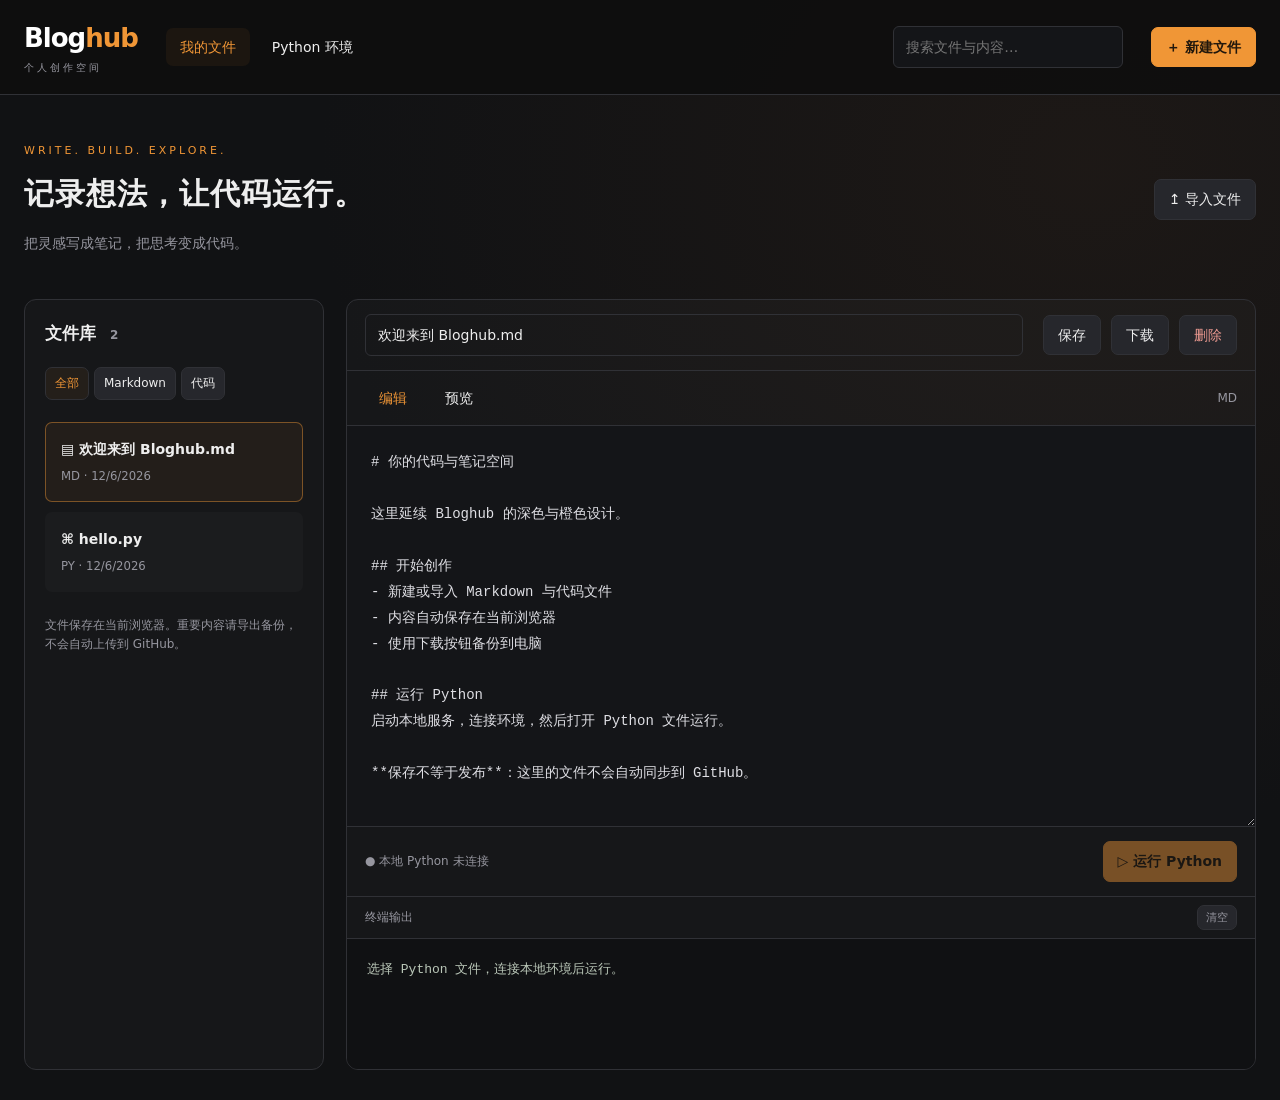
==== index.html @ 794901b0 "Build Bloghub editor and local Python runner" ====
<!doctype html>
<html lang="zh-CN">
<head><meta charset="utf-8"><meta name="viewport" content="width=device-width,initial-scale=1"><title>Bloghub · 代码与笔记</title><link rel="stylesheet" href="style.css"></head>
<body>
<header><a class="brand" href="./">Blog<span>hub</span><small>个人创作空间</small></a><nav><button id="home" class="active">我的文件</button><button id="settings">Python 环境</button></nav><input id="search" type="search" placeholder="搜索文件与内容…" aria-label="搜索文件"><button id="create" class="primary">＋ 新建文件</button></header>
<main><section class="intro"><div><p class="eyebrow">WRITE. BUILD. EXPLORE.</p><h1>记录想法，让代码运行。</h1><p>把灵感写成笔记，把思考变成代码。</p></div><button id="import">↥ 导入文件</button><input id="file" type="file" hidden accept=".md,.txt,.py,.js,.json,.html,.css,.ts,.sh,.yaml,.yml"></section>
<div class="layout"><aside><h2>文件库 <span id="count"></span></h2><div class="filters"><button data-filter="all" class="active">全部</button><button data-filter="md">Markdown</button><button data-filter="code">代码</button></div><div id="files"></div><p class="hint">文件保存在当前浏览器。重要内容请导出备份，不会自动上传到 GitHub。</p></aside>
<section class="workspace"><div class="toolbar"><input id="name" aria-label="文件名" placeholder="例如：笔记.md"><span id="saved" role="status"></span><button id="save">保存</button><button id="download">下载</button><button id="delete" class="danger">删除</button></div><div class="tabs"><button id="editTab" class="active">编辑</button><button id="previewTab">预览</button><span id="language"></span></div><textarea id="editor" spellcheck="false" aria-label="文件内容"></textarea><article id="preview" hidden></article><div class="runbar"><span id="connection">● 本地 Python 未连接</span><button id="run" class="primary">▷ 运行 Python</button></div><div class="console-head"><span>终端输出</span><button id="clear">清空</button></div><pre id="output" aria-live="polite">选择 Python 文件，连接本地环境后运行。</pre></section></div></main>
<dialog id="config"><form method="dialog"><div class="dialog-head"><h2>本地 Python 环境</h2><button aria-label="关闭">×</button></div></form><p>先运行项目中的 <code>python runner.py</code>，再填入终端显示的连接密钥。无需注册或登录。</p><label>连接密钥<input id="token" type="password" autocomplete="off" placeholder="仅在本次页面会话使用"></label><button id="connect" class="primary">连接本地服务</button><label>可用环境<select id="environment"></select></label><label>添加解释器的完整路径<input id="pythonPath" placeholder="D:\项目\.venv\Scripts\python.exe"></label><button id="addEnvironment">添加环境</button><p id="configStatus" role="status"></p><p class="hint">代码会以你的本机权限运行，请只执行可信代码。网页无法直接读取电脑环境，需要本地服务；如果浏览器阻止连接，请使用服务提供的本地网址。</p></dialog>
<div id="notice" role="status"></div><script src="app.js"></script></body></html>
---- style.css ----
:root{color-scheme:dark;--bg:#111214;--panel:#1b1c20;--border:#303136;--muted:#96969f;--orange:#f09636}*{box-sizing:border-box}body{margin:0;background:radial-gradient(ellipse at 85% 15%,#35251a55,transparent 50%),var(--bg);color:#eee;font:14px/1.6 system-ui,"Microsoft YaHei",sans-serif}button,input,select,textarea{font:inherit}button{cursor:pointer;color:inherit;background:#26272c;border:1px solid var(--border);border-radius:7px;padding:8px 14px}button:hover{background:#36373d}button:disabled{opacity:.45;cursor:not-allowed}button.primary{background:var(--orange);border-color:var(--orange);color:#21170c;font-weight:650}button.active{color:var(--orange);background:#f0963610}input,select{color:inherit;background:#141518;border:1px solid var(--border);border-radius:6px;padding:9px 12px;min-width:0}button:focus-visible,input:focus-visible,textarea:focus-visible,select:focus-visible{outline:2px solid var(--orange);outline-offset:2px}header{display:flex;align-items:center;gap:28px;padding:18px max(24px,calc((100vw - 1400px)/2));background:#0e0e0eef;border-bottom:1px solid var(--border)}.brand{font-size:26px;font-weight:800;text-decoration:none;color:white;letter-spacing:-1px}.brand span{color:var(--orange)}.brand small{display:block;font-size:10px;color:var(--muted);letter-spacing:3px;font-weight:400}nav{display:flex;gap:8px}nav button{border:0;background:none}#search{margin-left:auto;width:230px}main{max-width:1450px;margin:auto;padding:30px 24px}.intro{display:flex;align-items:center;justify-content:space-between;margin:6px 0 30px}.eyebrow{color:var(--orange);font-size:11px;letter-spacing:3px}h1{font-size:30px;letter-spacing:1px;margin:9px 0}.intro p:not(.eyebrow){color:var(--muted)}.layout{display:grid;grid-template-columns:300px minmax(0,1fr);gap:22px}aside,.workspace{background:#ffffff05;border:1px solid var(--border);border-radius:12px;overflow:hidden}aside{padding:20px}h2{font-size:17px;margin:0 0 20px}#count{color:var(--muted);font-size:12px;margin-left:8px}.filters{display:flex;gap:5px;margin-bottom:22px}.filters button{padding:6px 9px;font-size:12px}.file-card{display:block;width:100%;text-align:left;margin:10px 0;padding:15px;background:#ffffff05;border:1px solid transparent}.file-card.selected{border-color:#f0963670;background:#f0963610}.file-card strong{display:block;overflow:hidden;text-overflow:ellipsis;white-space:nowrap}.file-card small{color:var(--muted);display:block;margin-top:7px}.hint{font-size:12px;color:var(--muted);margin-top:24px}.toolbar,.tabs,.runbar,.console-head{display:flex;align-items:center;gap:10px;padding:14px 18px;border-bottom:1px solid var(--border)}#name{flex:1;width:130px;background:transparent}#saved{font-size:11px;color:var(--muted)}.danger{color:#ed9a91}.tabs{padding:8px 18px}.tabs button{border:0;background:none}.tabs span{margin-left:auto;color:var(--muted);font-size:12px}#editor{display:block;width:100%;min-height:400px;padding:24px;border:0;resize:vertical;background:#141518;color:#dfdfe4;font:14px/1.85 Consolas,monospace;tab-size:4}#editor[hidden]{display:none}#preview{min-height:400px;padding:24px;overflow-wrap:anywhere}#preview pre{background:#101114;padding:16px;overflow:auto}#preview code{color:#ffbd7b}#preview h1{font-size:26px}#preview a{color:#ffbd7b}.runbar{justify-content:space-between;border-top:1px solid var(--border)}#connection{font-size:12px;color:var(--muted)}.console-head{padding:8px 18px;color:var(--muted);font-size:12px;justify-content:space-between}.console-head button{font-size:11px;padding:3px 8px}#output{margin:0;padding:20px;min-height:130px;max-height:350px;overflow:auto;white-space:pre-wrap;color:#bac7b8;background:#101113;font:13px/1.7 Consolas,monospace}dialog{background:#1b1c20;color:#eee;border:1px solid #444;border-radius:14px;width:min(560px,95vw);padding:26px}dialog::backdrop{background:#000a}.dialog-head{display:flex;justify-content:space-between;align-items:center}.dialog-head h2{margin:0}dialog label{display:block;margin:18px 0 10px;color:#bbb}dialog input,dialog select{display:block;width:100%;margin-top:7px}#notice{position:fixed;bottom:24px;left:50%;transform:translateX(-50%);padding:10px 20px;background:#373029;border-radius:8px;display:none}#configStatus{color:#ffbd7b}@media(max-width:900px){header{flex-wrap:wrap;gap:12px}#search{width:160px}.layout{grid-template-columns:1fr}#files{max-height:230px;overflow:auto}.toolbar{flex-wrap:wrap}#saved{display:none}h1{font-size:24px}nav{margin-left:auto}}@media(max-width:500px){main{padding:16px}header{padding:14px}#search{flex:1}.intro{gap:12px}.intro button{white-space:nowrap}.toolbar button{padding:6px 9px}}
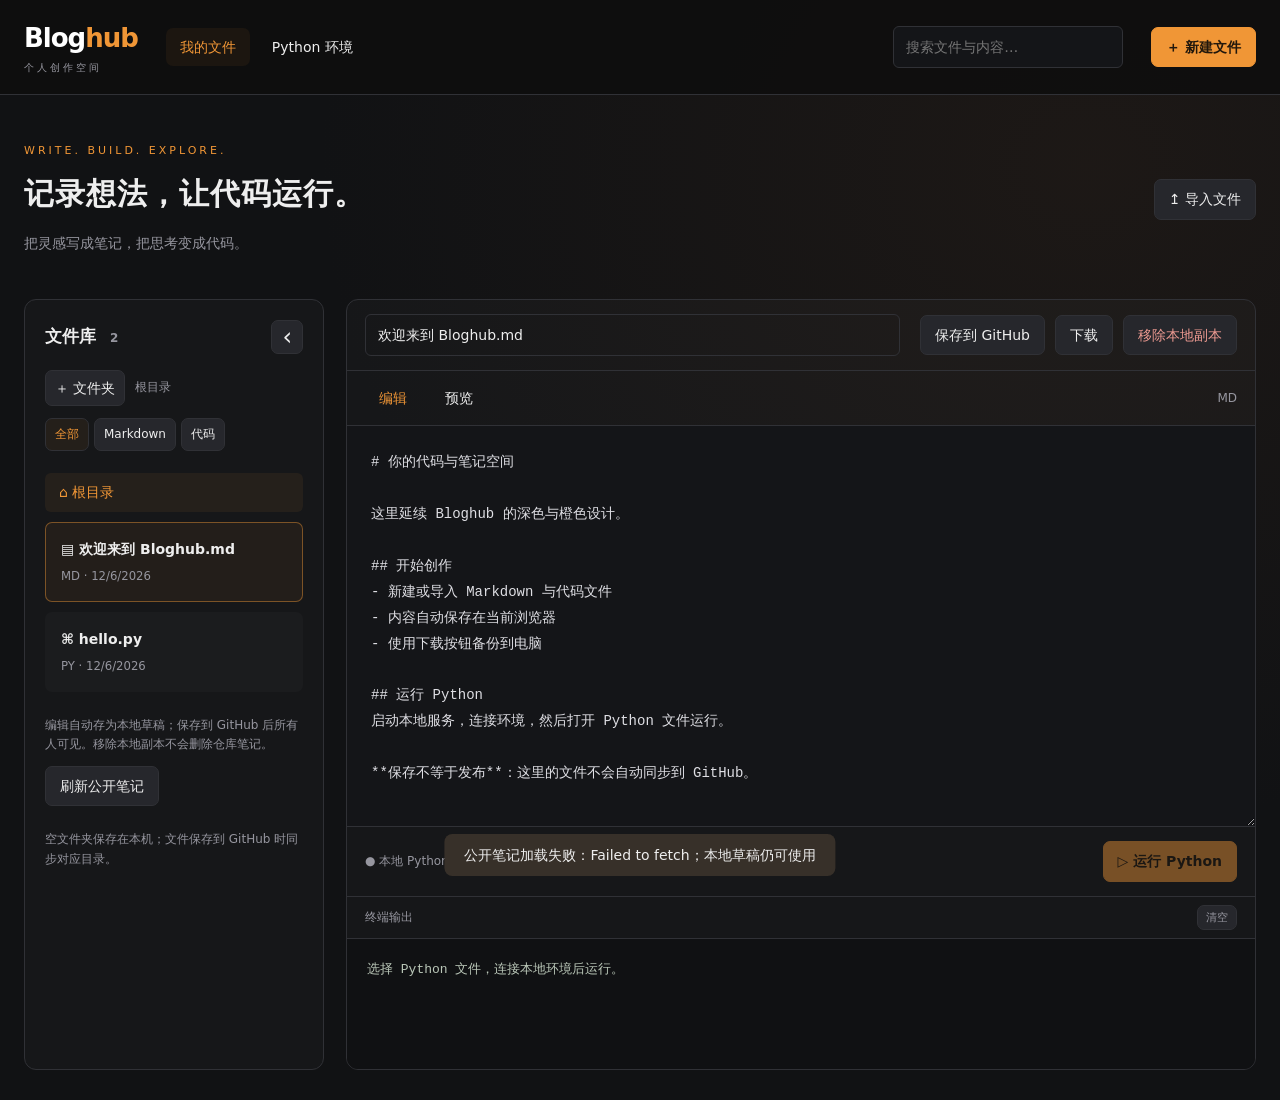
==== commit b9f7c843: "Add collapsible library and nested note folders" ====
--- a/index.html
+++ b/index.html
@@ -7,4 +7,4 @@
 <div class="layout"><aside><h2>文件库 <span id="count"></span></h2><div class="filters"><button data-filter="all" class="active">全部</button><button data-filter="md">Markdown</button><button data-filter="code">代码</button></div><div id="files"></div><p class="hint">文件保存在当前浏览器。重要内容请导出备份，不会自动上传到 GitHub。</p></aside>
 <section class="workspace"><div class="toolbar"><input id="name" aria-label="文件名" placeholder="例如：笔记.md"><span id="saved" role="status"></span><button id="save">保存</button><button id="download">下载</button><button id="delete" class="danger">删除</button></div><div class="tabs"><button id="editTab" class="active">编辑</button><button id="previewTab">预览</button><span id="language"></span></div><textarea id="editor" spellcheck="false" aria-label="文件内容"></textarea><article id="preview" hidden></article><div class="runbar"><span id="connection">● 本地 Python 未连接</span><button id="run" class="primary">▷ 运行 Python</button></div><div class="console-head"><span>终端输出</span><button id="clear">清空</button></div><pre id="output" aria-live="polite">选择 Python 文件，连接本地环境后运行。</pre></section></div></main>
 <dialog id="config"><form method="dialog"><div class="dialog-head"><h2>本地 Python 环境</h2><button aria-label="关闭">×</button></div></form><p>先运行项目中的 <code>python runner.py</code>，再填入终端显示的连接密钥。无需注册或登录。</p><label>连接密钥<input id="token" type="password" autocomplete="off" placeholder="仅在本次页面会话使用"></label><button id="connect" class="primary">连接本地服务</button><label>可用环境<select id="environment"></select></label><label>添加解释器的完整路径<input id="pythonPath" placeholder="D:\项目\.venv\Scripts\python.exe"></label><button id="addEnvironment">添加环境</button><p id="configStatus" role="status"></p><p class="hint">代码会以你的本机权限运行，请只执行可信代码。网页无法直接读取电脑环境，需要本地服务；如果浏览器阻止连接，请使用服务提供的本地网址。</p></dialog>
-<div id="notice" role="status"></div><script src="app.js"></script></body></html>
+<div id="notice" role="status"></div><link rel="stylesheet" href="library.css"><script src="app.js"></script><script src="library.js"></script></body></html>
--- a/library.css
+++ b/library.css
@@ -0,0 +1 @@
+.layout{grid-template-columns:300px minmax(0,1fr);transition:grid-template-columns .22s ease}.layout aside{min-width:0}.library-heading{display:flex;align-items:center;justify-content:space-between;gap:8px;margin-bottom:16px}.library-heading h2{margin:0}.library-heading button{font-size:24px;line-height:1;padding:4px 10px}.layout.library-collapsed{grid-template-columns:48px minmax(0,1fr);gap:12px}.library-collapsed aside{padding:12px 5px}.library-collapsed .library-heading{justify-content:center}.library-collapsed h2{display:none}.folder-tools{display:flex;gap:10px;align-items:center;margin:12px 0}.folder-tools button{white-space:nowrap;padding:6px 9px}#folderLocation{color:var(--muted);font-size:12px;overflow:hidden;text-overflow:ellipsis;white-space:nowrap}.folder-row{display:flex;align-items:center;width:100%;background:transparent;border:0;text-align:left;border-radius:6px}.folder-row.active{background:#f0963612;color:var(--orange)}.folder-row button{border:0;background:transparent;text-align:left;padding:7px 4px}.folder-row button:last-child{flex:1;min-width:0;overflow:hidden;text-overflow:ellipsis;white-space:nowrap}.folder-children{padding-left:13px;margin-left:8px;border-left:1px solid var(--border)}.empty-folder{display:block;color:var(--muted);padding:10px}.folder-children .file-card{padding:10px;margin:5px 0}#newItem input{width:100%}#newItem [role=status]{color:#ffbd7b}.toolbar{flex-wrap:wrap}@media(max-width:900px){.layout{grid-template-columns:240px minmax(0,1fr);gap:12px}aside{padding:12px}#files{max-height:65vh}}@media(max-width:600px){.layout{grid-template-columns:minmax(0,1fr)}.layout.library-collapsed{grid-template-columns:40px minmax(0,1fr);gap:6px}.library-collapsed aside{padding:10px 2px}.workspace{min-width:0}#files{max-height:280px}}@media(prefers-reduced-motion:reduce){.layout{transition:none}}
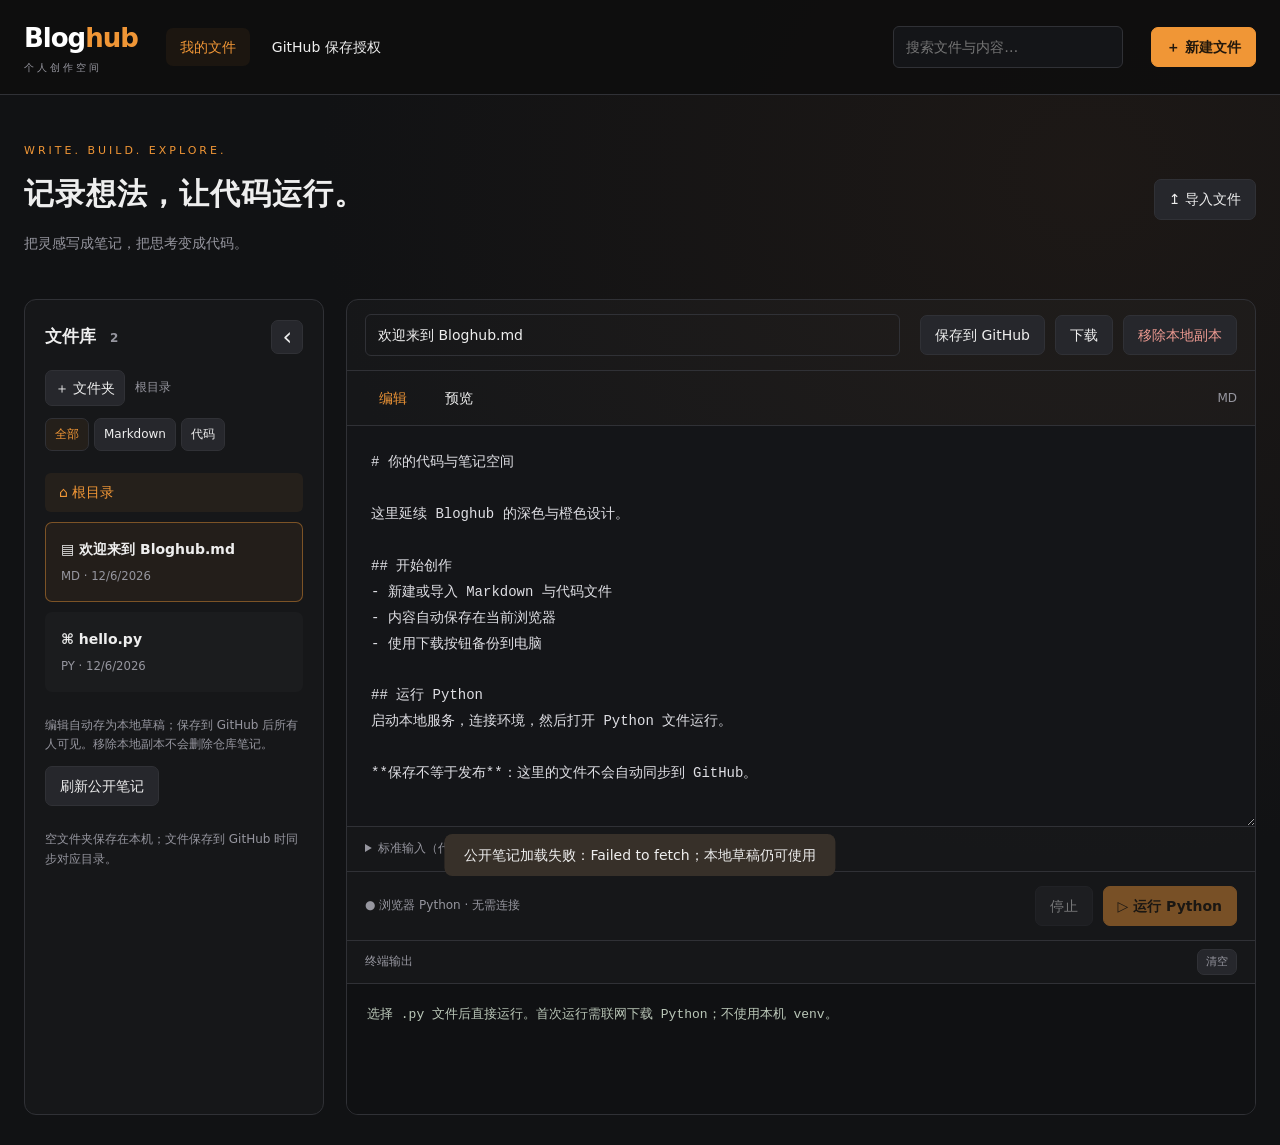
==== commit 012263ac: "Run Python in browser with Pyodide worker" ====
--- a/index.html
+++ b/index.html
@@ -6,5 +6,5 @@
 <main><section class="intro"><div><p class="eyebrow">WRITE. BUILD. EXPLORE.</p><h1>记录想法，让代码运行。</h1><p>把灵感写成笔记，把思考变成代码。</p></div><button id="import">↥ 导入文件</button><input id="file" type="file" hidden accept=".md,.txt,.py,.js,.json,.html,.css,.ts,.sh,.yaml,.yml"></section>
 <div class="layout"><aside><h2>文件库 <span id="count"></span></h2><div class="filters"><button data-filter="all" class="active">全部</button><button data-filter="md">Markdown</button><button data-filter="code">代码</button></div><div id="files"></div><p class="hint">文件保存在当前浏览器。重要内容请导出备份，不会自动上传到 GitHub。</p></aside>
 <section class="workspace"><div class="toolbar"><input id="name" aria-label="文件名" placeholder="例如：笔记.md"><span id="saved" role="status"></span><button id="save">保存</button><button id="download">下载</button><button id="delete" class="danger">删除</button></div><div class="tabs"><button id="editTab" class="active">编辑</button><button id="previewTab">预览</button><span id="language"></span></div><textarea id="editor" spellcheck="false" aria-label="文件内容"></textarea><article id="preview" hidden></article><div class="runbar"><span id="connection">● 本地 Python 未连接</span><button id="run" class="primary">▷ 运行 Python</button></div><div class="console-head"><span>终端输出</span><button id="clear">清空</button></div><pre id="output" aria-live="polite">选择 Python 文件，连接本地环境后运行。</pre></section></div></main>
-<dialog id="config"><form method="dialog"><div class="dialog-head"><h2>本地 Python 环境</h2><button aria-label="关闭">×</button></div></form><p>先运行项目中的 <code>python runner.py</code>，再填入终端显示的连接密钥。无需注册或登录。</p><label>连接密钥<input id="token" type="password" autocomplete="off" placeholder="仅在本次页面会话使用"></label><button id="connect" class="primary">连接本地服务</button><label>可用环境<select id="environment"></select></label><label>添加解释器的完整路径<input id="pythonPath" placeholder="D:\项目\.venv\Scripts\python.exe"></label><button id="addEnvironment">添加环境</button><p id="configStatus" role="status"></p><p class="hint">代码会以你的本机权限运行，请只执行可信代码。网页无法直接读取电脑环境，需要本地服务；如果浏览器阻止连接，请使用服务提供的本地网址。</p></dialog>
-<div id="notice" role="status"></div><link rel="stylesheet" href="library.css"><script src="app.js"></script><script src="library.js"></script></body></html>
+<dialog id="config"><form method="dialog"><div class="dialog-head"><h2>GitHub 保存授权</h2><button aria-label="关闭">×</button></div></form><p>Python 已在浏览器内运行，无需连接。本窗口仅用于将笔记保存到 GitHub。</p><p>运行 <code>python runner.py</code> 后填入终端密钥。服务使用你本机的 GitHub 凭据提交笔记，GitHub 检查该账号是否具有仓库写入权限。</p><label>保存服务连接密钥<input id="token" type="password" autocomplete="off" placeholder="仅在本次页面会话使用"></label><button id="connect" class="primary">连接保存服务</button><p id="configStatus" role="status"></p><p class="hint">公开仓库允许所有人阅读，但并非所有人都能写入。连接密钥保护本机服务；GitHub 凭据证明账号身份与写入权限。</p></dialog>
+<div id="notice" role="status"></div><link rel="stylesheet" href="library.css"><link rel="stylesheet" href="python.css"><script src="app.js"></script><script src="library.js"></script><script src="browser-python.js"></script></body></html>
--- a/python.css
+++ b/python.css
@@ -0,0 +1 @@
+.python-input{padding:12px 18px;border-top:1px solid var(--border);color:var(--muted);font-size:12px}.python-input summary{cursor:pointer}.python-input textarea{width:100%;margin-top:10px;background:#141518;color:#eee;border:1px solid var(--border);border-radius:6px;padding:10px;resize:vertical}.runbar{flex-wrap:wrap}.runbar #connection{flex:1;min-width:130px}
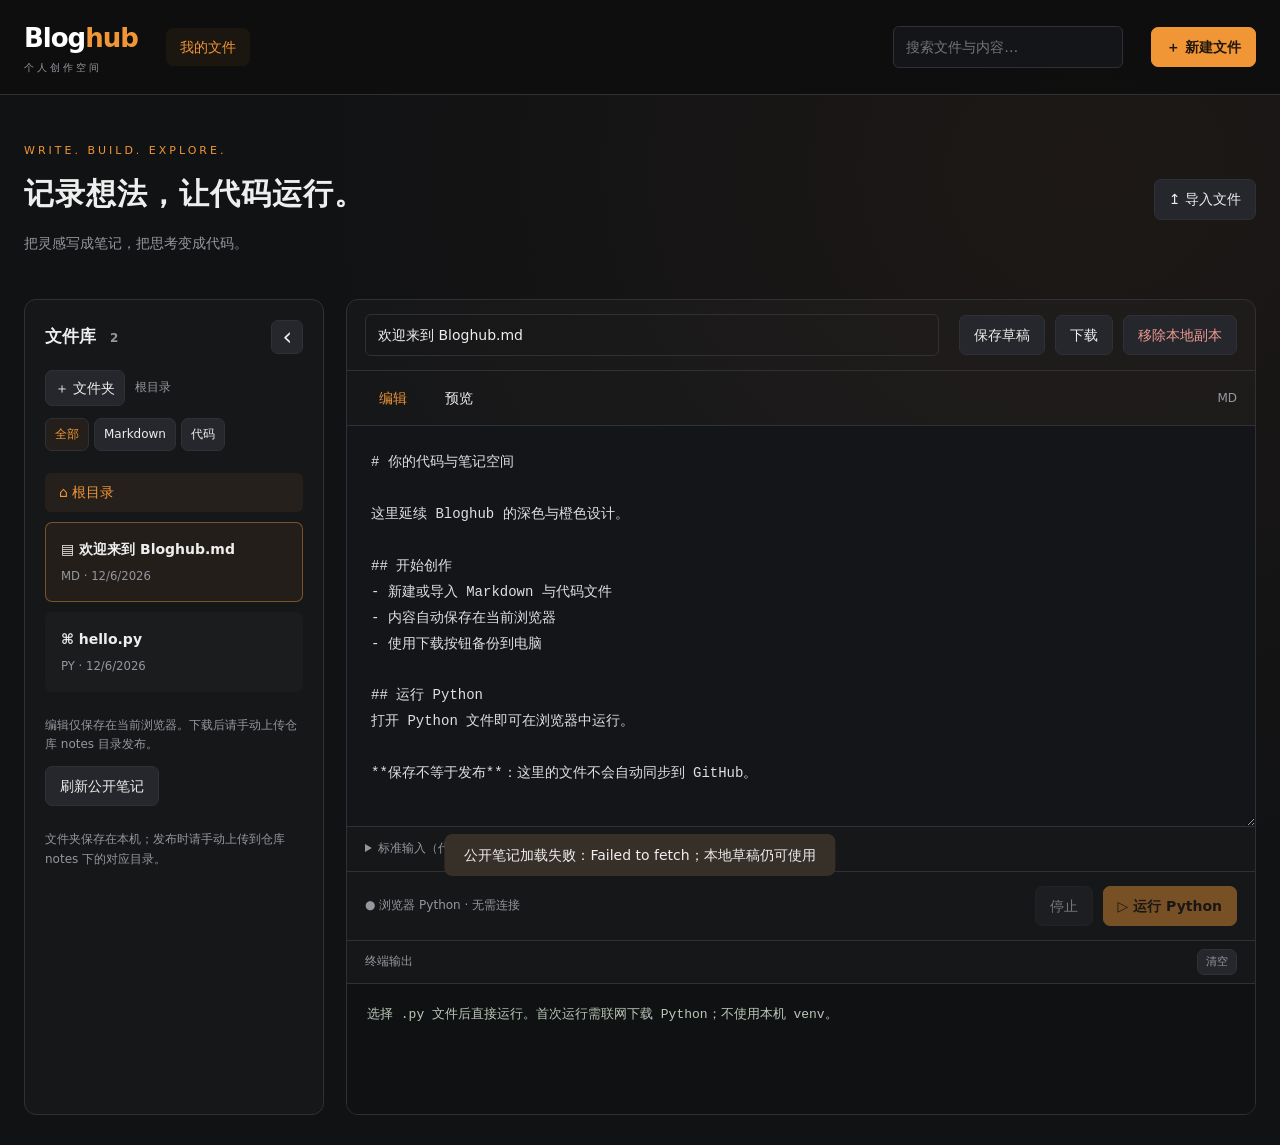
==== commit 48436acd: "Remove browser GitHub writes and local execution APIs" ====
--- a/index.html
+++ b/index.html
@@ -2,9 +2,9 @@
 <html lang="zh-CN">
 <head><meta charset="utf-8"><meta name="viewport" content="width=device-width,initial-scale=1"><title>Bloghub · 代码与笔记</title><link rel="stylesheet" href="style.css"></head>
 <body>
-<header><a class="brand" href="./">Blog<span>hub</span><small>个人创作空间</small></a><nav><button id="home" class="active">我的文件</button><button id="settings">Python 环境</button></nav><input id="search" type="search" placeholder="搜索文件与内容…" aria-label="搜索文件"><button id="create" class="primary">＋ 新建文件</button></header>
+<header><a class="brand" href="./">Blog<span>hub</span><small>个人创作空间</small></a><nav><button id="home" class="active">我的文件</button></nav><input id="search" type="search" placeholder="搜索文件与内容…" aria-label="搜索文件"><button id="create" class="primary">＋ 新建文件</button></header>
 <main><section class="intro"><div><p class="eyebrow">WRITE. BUILD. EXPLORE.</p><h1>记录想法，让代码运行。</h1><p>把灵感写成笔记，把思考变成代码。</p></div><button id="import">↥ 导入文件</button><input id="file" type="file" hidden accept=".md,.txt,.py,.js,.json,.html,.css,.ts,.sh,.yaml,.yml"></section>
 <div class="layout"><aside><h2>文件库 <span id="count"></span></h2><div class="filters"><button data-filter="all" class="active">全部</button><button data-filter="md">Markdown</button><button data-filter="code">代码</button></div><div id="files"></div><p class="hint">文件保存在当前浏览器。重要内容请导出备份，不会自动上传到 GitHub。</p></aside>
-<section class="workspace"><div class="toolbar"><input id="name" aria-label="文件名" placeholder="例如：笔记.md"><span id="saved" role="status"></span><button id="save">保存</button><button id="download">下载</button><button id="delete" class="danger">删除</button></div><div class="tabs"><button id="editTab" class="active">编辑</button><button id="previewTab">预览</button><span id="language"></span></div><textarea id="editor" spellcheck="false" aria-label="文件内容"></textarea><article id="preview" hidden></article><div class="runbar"><span id="connection">● 本地 Python 未连接</span><button id="run" class="primary">▷ 运行 Python</button></div><div class="console-head"><span>终端输出</span><button id="clear">清空</button></div><pre id="output" aria-live="polite">选择 Python 文件，连接本地环境后运行。</pre></section></div></main>
-<dialog id="config"><form method="dialog"><div class="dialog-head"><h2>GitHub 保存授权</h2><button aria-label="关闭">×</button></div></form><p>Python 已在浏览器内运行，无需连接。本窗口仅用于将笔记保存到 GitHub。</p><p>运行 <code>python runner.py</code> 后填入终端密钥。服务使用你本机的 GitHub 凭据提交笔记，GitHub 检查该账号是否具有仓库写入权限。</p><label>保存服务连接密钥<input id="token" type="password" autocomplete="off" placeholder="仅在本次页面会话使用"></label><button id="connect" class="primary">连接保存服务</button><p id="configStatus" role="status"></p><p class="hint">公开仓库允许所有人阅读，但并非所有人都能写入。连接密钥保护本机服务；GitHub 凭据证明账号身份与写入权限。</p></dialog>
+<section class="workspace"><div class="toolbar"><input id="name" aria-label="文件名" placeholder="例如：笔记.md"><span id="saved" role="status"></span><button id="save">保存</button><button id="download">下载</button><button id="delete" class="danger">删除</button></div><div class="tabs"><button id="editTab" class="active">编辑</button><button id="previewTab">预览</button><span id="language"></span></div><textarea id="editor" spellcheck="false" aria-label="文件内容"></textarea><article id="preview" hidden></article><div class="runbar"><span id="connection">● 浏览器 Python · 无需连接</span><button id="run" class="primary">▷ 运行 Python</button></div><div class="console-head"><span>终端输出</span><button id="clear">清空</button></div><pre id="output" aria-live="polite">选择 Python 文件，直接在浏览器中运行。</pre></section></div></main>
+
 <div id="notice" role="status"></div><link rel="stylesheet" href="library.css"><link rel="stylesheet" href="python.css"><script src="app.js"></script><script src="library.js"></script><script src="browser-python.js"></script></body></html>
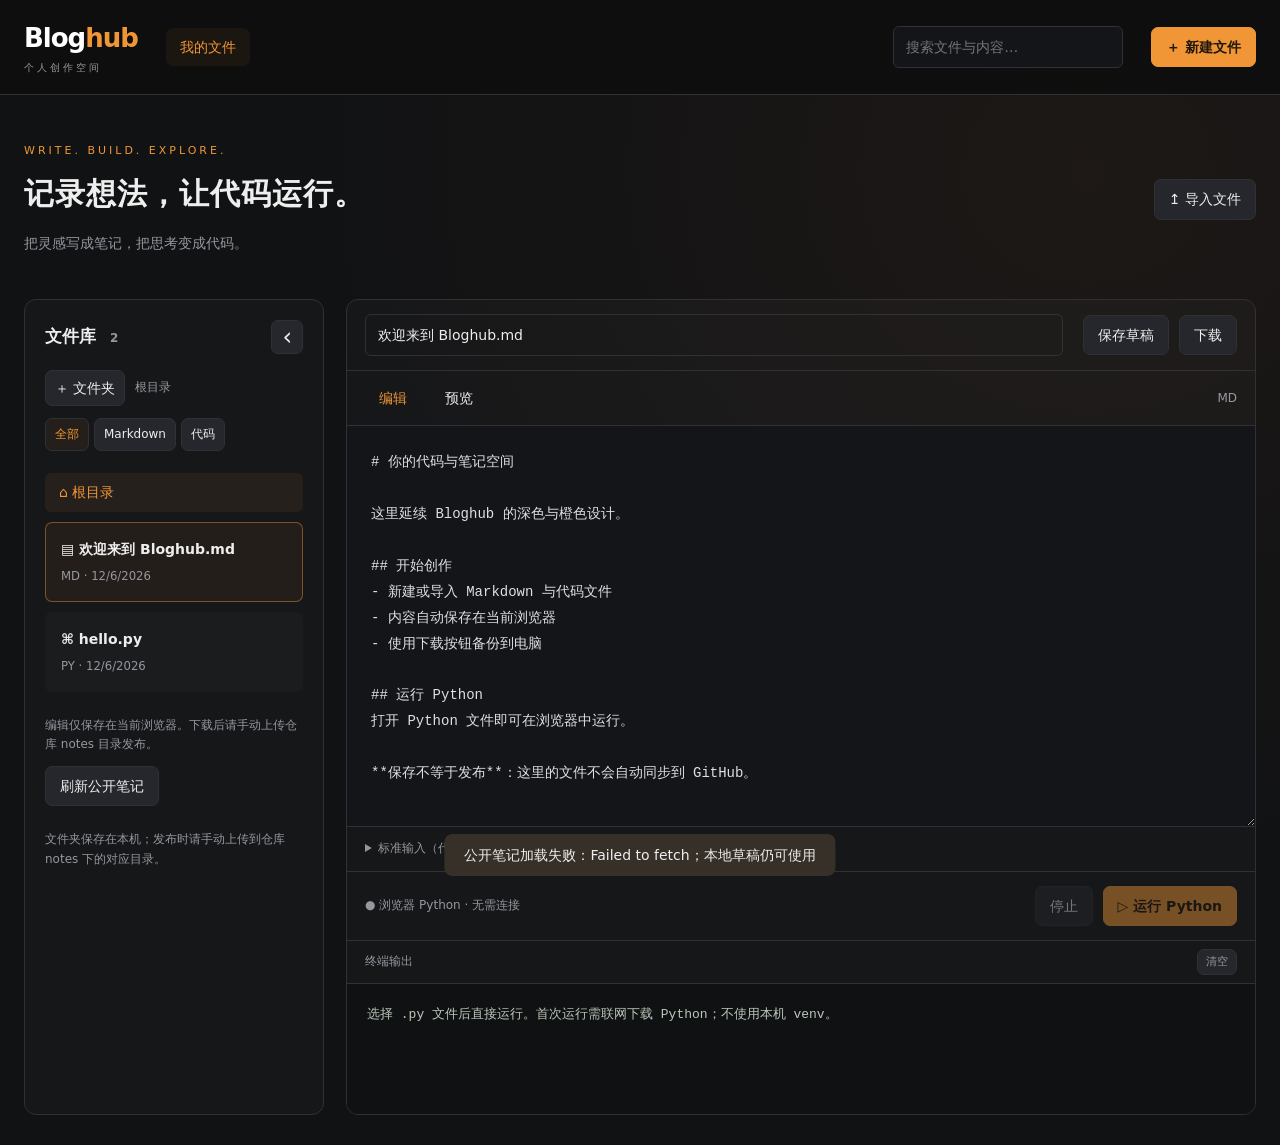
==== commit 79999624: "Remove local copy deletion control" ====
--- a/index.html
+++ b/index.html
@@ -5,6 +5,6 @@
 <header><a class="brand" href="./">Blog<span>hub</span><small>个人创作空间</small></a><nav><button id="home" class="active">我的文件</button></nav><input id="search" type="search" placeholder="搜索文件与内容…" aria-label="搜索文件"><button id="create" class="primary">＋ 新建文件</button></header>
 <main><section class="intro"><div><p class="eyebrow">WRITE. BUILD. EXPLORE.</p><h1>记录想法，让代码运行。</h1><p>把灵感写成笔记，把思考变成代码。</p></div><button id="import">↥ 导入文件</button><input id="file" type="file" hidden accept=".md,.txt,.py,.js,.json,.html,.css,.ts,.sh,.yaml,.yml"></section>
 <div class="layout"><aside><h2>文件库 <span id="count"></span></h2><div class="filters"><button data-filter="all" class="active">全部</button><button data-filter="md">Markdown</button><button data-filter="code">代码</button></div><div id="files"></div><p class="hint">文件保存在当前浏览器。重要内容请导出备份，不会自动上传到 GitHub。</p></aside>
-<section class="workspace"><div class="toolbar"><input id="name" aria-label="文件名" placeholder="例如：笔记.md"><span id="saved" role="status"></span><button id="save">保存</button><button id="download">下载</button><button id="delete" class="danger">删除</button></div><div class="tabs"><button id="editTab" class="active">编辑</button><button id="previewTab">预览</button><span id="language"></span></div><textarea id="editor" spellcheck="false" aria-label="文件内容"></textarea><article id="preview" hidden></article><div class="runbar"><span id="connection">● 浏览器 Python · 无需连接</span><button id="run" class="primary">▷ 运行 Python</button></div><div class="console-head"><span>终端输出</span><button id="clear">清空</button></div><pre id="output" aria-live="polite">选择 Python 文件，直接在浏览器中运行。</pre></section></div></main>
+<section class="workspace"><div class="toolbar"><input id="name" aria-label="文件名" placeholder="例如：笔记.md"><span id="saved" role="status"></span><button id="save">保存</button><button id="download">下载</button></div><div class="tabs"><button id="editTab" class="active">编辑</button><button id="previewTab">预览</button><span id="language"></span></div><textarea id="editor" spellcheck="false" aria-label="文件内容"></textarea><article id="preview" hidden></article><div class="runbar"><span id="connection">● 浏览器 Python · 无需连接</span><button id="run" class="primary">▷ 运行 Python</button></div><div class="console-head"><span>终端输出</span><button id="clear">清空</button></div><pre id="output" aria-live="polite">选择 Python 文件，直接在浏览器中运行。</pre></section></div></main>
 
 <div id="notice" role="status"></div><link rel="stylesheet" href="library.css"><link rel="stylesheet" href="python.css"><script src="app.js"></script><script src="library.js"></script><script src="browser-python.js"></script></body></html>
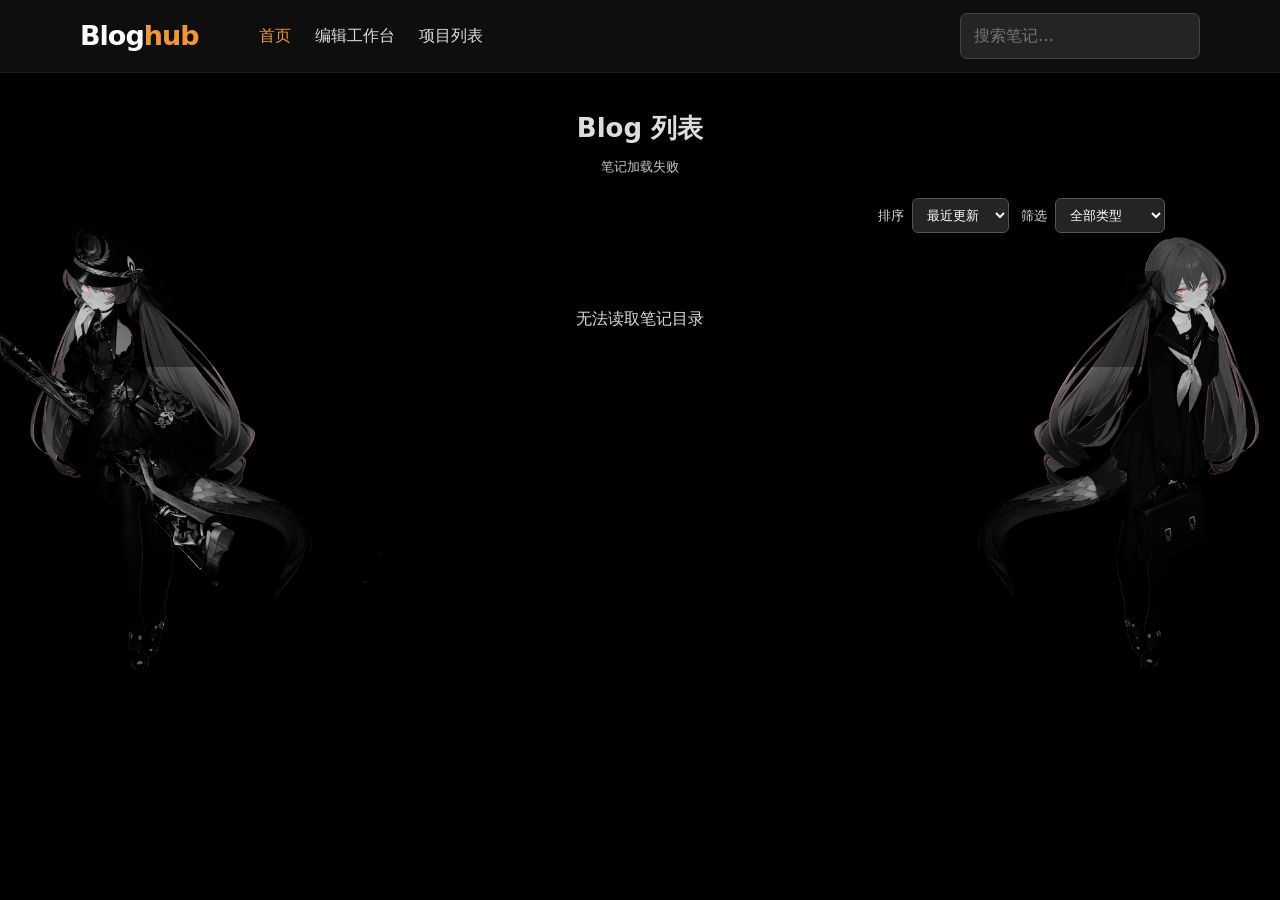
==== commit a264a314: "Add dated notes and browser line drawer project" ====
--- a/index.html
+++ b/index.html
@@ -1,10 +1,32 @@
 <!doctype html>
 <html lang="zh-CN">
-<head><meta charset="utf-8"><meta name="viewport" content="width=device-width,initial-scale=1"><title>Bloghub · 代码与笔记</title><link rel="stylesheet" href="style.css"></head>
-<body>
-<header><a class="brand" href="./">Blog<span>hub</span><small>个人创作空间</small></a><nav><button id="home" class="active">我的文件</button></nav><input id="search" type="search" placeholder="搜索文件与内容…" aria-label="搜索文件"><button id="create" class="primary">＋ 新建文件</button></header>
-<main><section class="intro"><div><p class="eyebrow">WRITE. BUILD. EXPLORE.</p><h1>记录想法，让代码运行。</h1><p>把灵感写成笔记，把思考变成代码。</p></div><button id="import">↥ 导入文件</button><input id="file" type="file" hidden accept=".md,.txt,.py,.js,.json,.html,.css,.ts,.sh,.yaml,.yml"></section>
-<div class="layout"><aside><h2>文件库 <span id="count"></span></h2><div class="filters"><button data-filter="all" class="active">全部</button><button data-filter="md">Markdown</button><button data-filter="code">代码</button></div><div id="files"></div><p class="hint">文件保存在当前浏览器。重要内容请导出备份，不会自动上传到 GitHub。</p></aside>
-<section class="workspace"><div class="toolbar"><input id="name" aria-label="文件名" placeholder="例如：笔记.md"><span id="saved" role="status"></span><button id="save">保存</button><button id="download">下载</button></div><div class="tabs"><button id="editTab" class="active">编辑</button><button id="previewTab">预览</button><span id="language"></span></div><textarea id="editor" spellcheck="false" aria-label="文件内容"></textarea><article id="preview" hidden></article><div class="runbar"><span id="connection">● 浏览器 Python · 无需连接</span><button id="run" class="primary">▷ 运行 Python</button></div><div class="console-head"><span>终端输出</span><button id="clear">清空</button></div><pre id="output" aria-live="polite">选择 Python 文件，直接在浏览器中运行。</pre></section></div></main>
-
-<div id="notice" role="status"></div><link rel="stylesheet" href="library.css"><link rel="stylesheet" href="python.css"><script src="app.js"></script><script src="library.js"></script><script src="browser-python.js"></script></body></html>
+<head>
+  <meta charset="utf-8">
+  <meta name="viewport" content="width=device-width, initial-scale=1">
+  <title>Bloghub · 笔记</title>
+  <link rel="stylesheet" href="site.css">
+  <script defer src="site.js"></script>
+</head>
+<body data-page="home">
+  <header class="site-header">
+    <div class="header-inner">
+      <a class="brand" href="./">Blog<span>hub</span></a>
+      <nav aria-label="主导航">
+        <a class="current" href="./">首页</a>
+        <a href="workspace.html">编辑工作台</a>
+        <a href="projects.html">项目列表</a>
+      </nav>
+      <label class="search-wrap"><span class="sr-only">搜索笔记</span><input id="search" type="search" placeholder="搜索笔记…" autocomplete="off"></label>
+    </div>
+  </header>
+  <main class="home-main">
+    <h1>Blog 列表</h1>
+    <p class="list-summary" id="summary">正在加载笔记…</p>
+    <div class="list-controls">
+      <label>排序 <select id="sort"><option value="newest">最近更新</option><option value="oldest">最早更新</option><option value="name">名称 A–Z</option></select></label>
+      <label>筛选 <select id="typeFilter"><option value="all">全部类型</option><option value="md">Markdown</option><option value="ipynb">Notebook</option><option value="code">代码与文本</option></select></label>
+    </div>
+    <div class="note-grid" id="notes" aria-live="polite"></div>
+  </main>
+</body>
+</html>
--- a/site.css
+++ b/site.css
@@ -0,0 +1,112 @@
+:root { color-scheme: dark; --orange: #f09636; --muted: #c6c6ca; }
+* { box-sizing: border-box; }
+html { min-height: 100%; }
+body {
+  min-height: 100vh;
+  margin: 0;
+  color: #f4f4f4;
+  background: #111214 url("bg.png") center center / cover fixed no-repeat;
+  font: 16px/1.65 system-ui, "Microsoft YaHei", sans-serif;
+}
+a { color: inherit; }
+.site-header {
+  background: #0e0e0e;
+  border-bottom: 1px solid #1e1e1e;
+}
+.header-inner {
+  width: min(1120px, calc(100% - 40px));
+  min-height: 72px;
+  margin: auto;
+  display: flex;
+  align-items: center;
+  gap: clamp(20px, 5vw, 60px);
+}
+.brand {
+  flex: none;
+  color: white;
+  font-size: 27px;
+  font-weight: 800;
+  letter-spacing: -1px;
+  text-decoration: none;
+}
+.brand span { color: var(--orange); }
+nav { display: flex; align-items: center; gap: 24px; }
+nav a { color: #ddd; text-decoration: none; white-space: nowrap; }
+nav a:hover, nav a.current { color: var(--orange); }
+.search-wrap { margin-left: auto; }
+input[type="search"] {
+  width: min(240px, 28vw);
+  padding: 9px 13px;
+  color: white;
+  background: #242426;
+  border: 1px solid #444;
+  border-radius: 7px;
+  font: inherit;
+}
+input[type="search"]:focus-visible, a:focus-visible { outline: 2px solid var(--orange); outline-offset: 3px; }
+.sr-only { position: absolute; width: 1px; height: 1px; overflow: hidden; clip: rect(0, 0, 0, 0); white-space: nowrap; }
+.home-main, .detail-main { width: min(1050px, calc(100% - 40px)); margin: 34px auto 90px; }
+.home-main h1 { margin: 0; color: #ddd; font-size: 26px; font-weight: 600; text-align: center; }
+.list-summary { min-height: 24px; margin: 6px 0 26px; color: var(--muted); font-size: 13px; text-align: center; }
+.list-controls { display: flex; justify-content: flex-end; flex-wrap: wrap; gap: 12px; margin: -8px 0 22px; }
+.list-controls label { display: flex; align-items: center; gap: 8px; color: #ddd; font-size: 13px; }
+.list-controls select { padding: 8px 10px; color: white; background: #242426; border: 1px solid #555; border-radius: 6px; font: inherit; }
+.list-controls select:focus-visible { outline: 2px solid var(--orange); outline-offset: 2px; }
+.note-grid { display: grid; grid-template-columns: repeat(2, minmax(0, 1fr)); gap: 18px; align-items: stretch; }
+.note-card {
+  display: flex;
+  flex-direction: column;
+  min-height: 190px;
+  padding: 23px 26px;
+  color: white;
+  background: rgba(255, 255, 255, .1);
+  border: 1px solid rgba(255, 255, 255, .13);
+  border-radius: 9px;
+  text-decoration: none;
+  backdrop-filter: blur(7px);
+  transition: background .18s, border-color .18s, transform .18s;
+}
+.note-card:hover, .file-card:hover { background: rgba(255, 255, 255, .17); border-color: rgba(240, 150, 54, .65); transform: translateY(-3px); }
+.note-card h2 { overflow: hidden; margin: 0 0 10px; font-size: 20px; line-height: 1.4; text-overflow: ellipsis; white-space: nowrap; }
+.note-excerpt { display: -webkit-box; overflow: hidden; margin: 0 0 18px; color: #ddd; -webkit-box-orient: vertical; -webkit-line-clamp: 2; line-clamp: 2; }
+.note-meta { display: flex; align-items: center; justify-content: space-between; gap: 12px; margin-top: auto; color: #c4c4c8; font-size: 12px; }
+.note-facts { display: flex; flex-direction: column; gap: 3px; min-width: 0; }
+.view-link { color: var(--orange); font-size: 14px; }
+.empty-state { grid-column: 1 / -1; padding: 35px; color: #ddd; text-align: center; background: rgba(0,0,0,.4); border-radius: 9px; }
+.back-link { display: inline-block; margin-bottom: 22px; color: #ddd; text-decoration: none; }
+.back-link:hover { color: var(--orange); }
+.note-detail {
+  padding: clamp(22px, 5vw, 48px);
+  background: rgba(255, 255, 255, .1);
+  border: 1px solid rgba(255, 255, 255, .25);
+  border-radius: 10px;
+  backdrop-filter: blur(10px);
+  overflow-wrap: anywhere;
+}
+.note-type { margin: 0 0 8px; color: var(--orange); font-size: 12px; letter-spacing: .12em; text-transform: uppercase; }
+.note-detail h1 { margin: 0 0 24px; font-size: clamp(27px, 4vw, 38px); line-height: 1.3; }
+.note-content { border-top: 1px solid rgba(255,255,255,.2); padding-top: 18px; }
+.note-content h1, .note-content h2, .note-content h3 { margin: 1.5em 0 .5em; }
+.note-content h1:first-child, .note-content h2:first-child { margin-top: 0; }
+.note-content p, .note-content ul { margin: 0 0 1em; }
+.note-content a { color: #ffbc75; }
+.note-content pre { overflow: auto; padding: 17px; background: rgba(0,0,0,.58); border-radius: 7px; white-space: pre-wrap; }
+.note-content code { color: #ffbc75; }
+.note-content pre code { color: #eee; }
+.notebook-cell { margin: 18px 0; }
+.notebook-output { border-left: 3px solid rgba(240,150,54,.5); padding-left: 15px; color: #ddd; }
+@media (max-width: 700px) {
+  .header-inner { flex-wrap: wrap; gap: 8px 20px; padding: 13px 0; }
+  .brand { font-size: 24px; }
+  nav { margin-left: auto; gap: 16px; font-size: 14px; }
+  .search-wrap { width: 100%; }
+  input[type="search"] { width: 100%; }
+  .note-grid { grid-template-columns: 1fr; }
+  .home-main, .detail-main { width: min(580px, calc(100% - 28px)); margin-top: 24px; }
+}
+@media (max-width: 430px) {
+  .header-inner { width: calc(100% - 28px); }
+  nav { width: 100%; margin-left: 0; flex-wrap: wrap; }
+  .list-controls { justify-content: center; }
+}
+@media (prefers-reduced-motion: reduce) { .note-card { transition: none; } }
